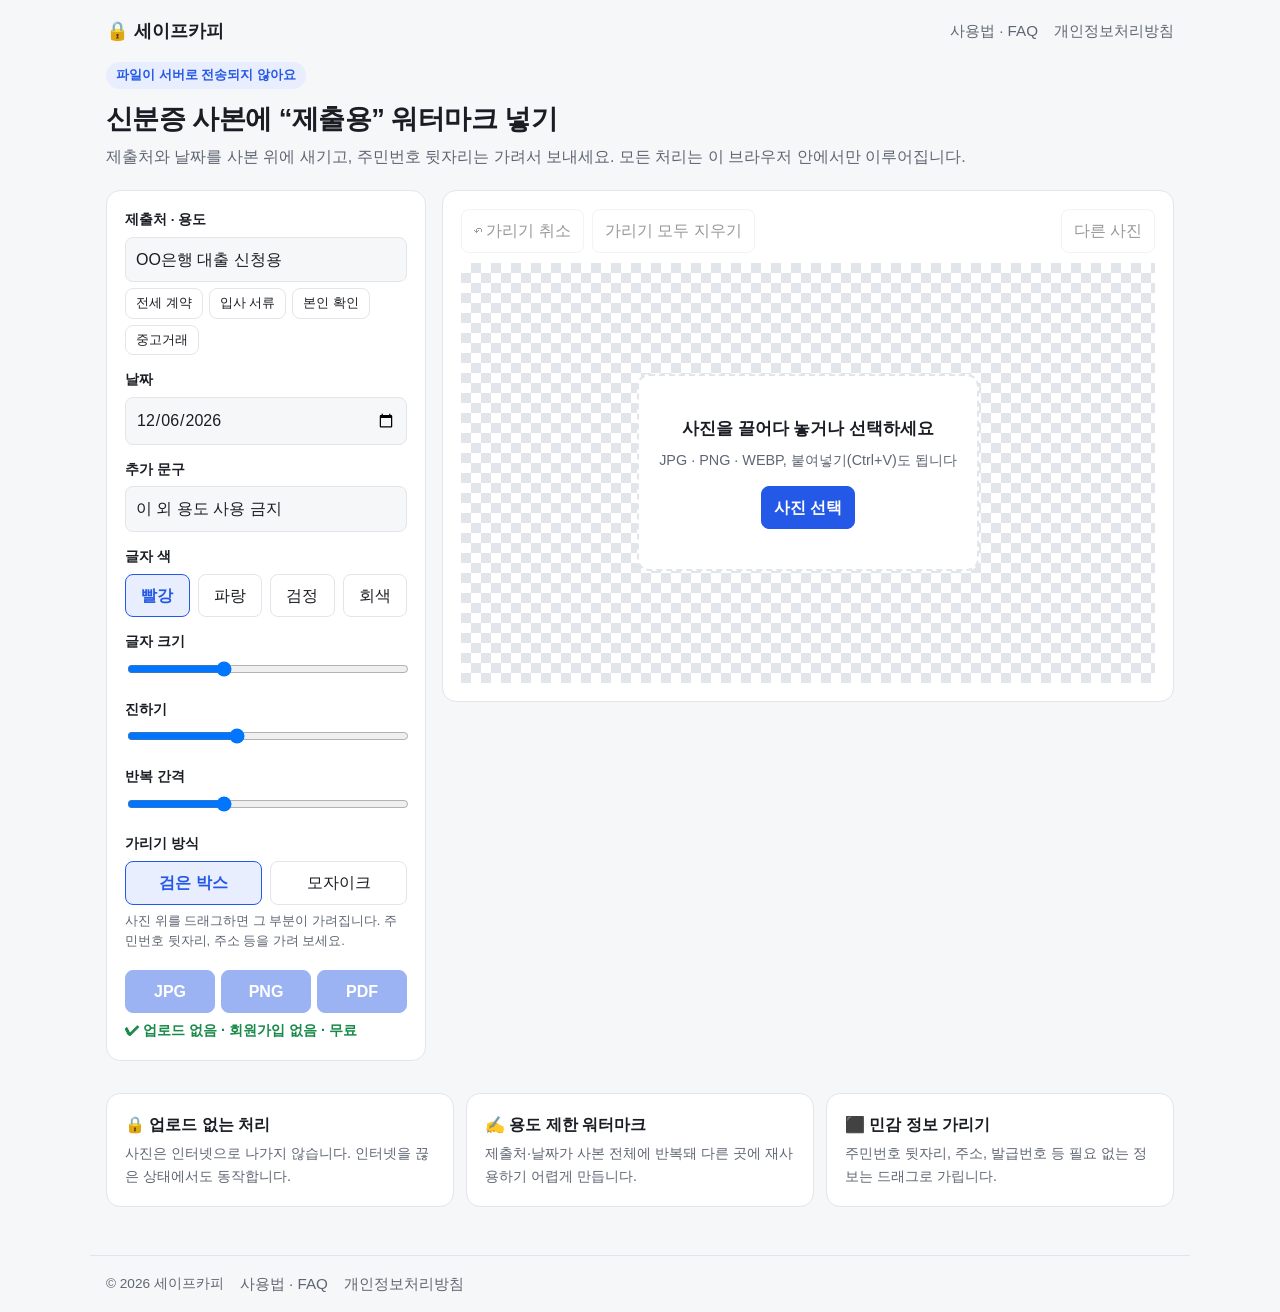
==== index.html @ b4bb6919 "세이프카피: 신분증 사본 워터마크·가리기 도구 초기 버전 Co-Authored-By: Claude Opus 5.5 <noreply@anthropic.com>" ====
<!doctype html>
<html lang="ko">
<head>
<meta charset="utf-8">
<meta name="viewport" content="width=device-width, initial-scale=1">
<title>신분증 사본 워터마크 · 주민번호 가리기 | 세이프카피</title>
<meta name="description" content="신분증·통장 사본에 '제출용' 워터마크를 넣고 주민번호 뒷자리를 가리세요. 파일이 서버로 전송되지 않고 내 기기에서만 처리됩니다. 무료·회원가입 없음.">
<link rel="canonical" href="https://safe-copy.vercel.app/">
<meta property="og:title" content="세이프카피 - 신분증 사본 워터마크 도구">
<meta property="og:description" content="업로드 없이 브라우저에서만 처리. 제출처·날짜 워터마크와 주민번호 가리기.">
<link rel="stylesheet" href="style.css">
<style>
  .tool { display: grid; grid-template-columns: 320px 1fr; gap: 16px; align-items: start; }
  .tool > * { min-width: 0; }
  @media (max-width: 820px) { .tool { grid-template-columns: 1fr; } }
  .panel label { display: block; font-size: .85rem; font-weight: 600; margin: 14px 0 6px; }
  .panel label:first-child { margin-top: 0; }
  .panel input[type=text], .panel input[type=date], .panel select {
    width: 100%; padding: 9px 10px; border: 1px solid var(--line); border-radius: 8px;
    background: var(--bg); color: var(--text); font: inherit;
  }
  .panel input[type=range] { width: 100%; }
  .row { display: flex; gap: 8px; }
  .row > * { flex: 1; }
  .chips { display: flex; flex-wrap: wrap; gap: 6px; }
  .chips button { font-size: .8rem; padding: 4px 10px; }
  button {
    font: inherit; border: 1px solid var(--line); background: var(--card); color: var(--text);
    border-radius: 8px; padding: 8px 12px; cursor: pointer;
  }
  button:hover { border-color: var(--accent); }
  button.primary { background: var(--accent); border-color: var(--accent); color: #fff; font-weight: 700; }
  button.on { background: var(--accent-soft); border-color: var(--accent); color: var(--accent); font-weight: 700; }
  button:disabled { opacity: .45; cursor: not-allowed; }
  .stage {
    position: relative; min-height: 420px; display: flex; align-items: center; justify-content: center;
    background: repeating-conic-gradient(var(--line) 0 25%, transparent 0 50%) 0 0 / 20px 20px;
  }
  .stage canvas { max-width: 100%; max-height: 75vh; display: none; touch-action: none; cursor: crosshair; box-shadow: 0 2px 12px rgba(0,0,0,.15); }
  .drop {
    text-align: center; padding: 40px 20px; border: 2px dashed var(--line); border-radius: 12px;
    background: var(--card); max-width: 420px;
  }
  .drop.over { border-color: var(--accent); background: var(--accent-soft); }
  .drop strong { display: block; font-size: 1.05rem; margin-bottom: 6px; }
  .drop p { color: var(--muted); margin: 0 0 14px; font-size: .9rem; }
  .hint { color: var(--muted); font-size: .8rem; margin: 6px 0 0; }
  .safe { color: var(--ok); font-weight: 600; font-size: .9rem; }
  .downloads { display: grid; grid-template-columns: repeat(3, 1fr); gap: 6px; margin-top: 18px; }
  .stage-bar { display: flex; gap: 8px; margin-bottom: 10px; flex-wrap: wrap; align-items: center; }
  .stage-bar .spacer { flex: 1; }
  .features { display: grid; grid-template-columns: repeat(auto-fit, minmax(220px, 1fr)); gap: 12px; margin-top: 32px; }
  .features h3 { margin: 0 0 4px; font-size: 1rem; }
  .features p { margin: 0; color: var(--muted); font-size: .9rem; }
</style>
</head>
<body>
<header class="site">
  <a class="logo" href="/">🔒 세이프카피</a>
  <nav><a href="guide.html">사용법 · FAQ</a><a href="privacy.html">개인정보처리방침</a></nav>
</header>

<main>
  <span class="badge">파일이 서버로 전송되지 않아요</span>
  <h1>신분증 사본에 “제출용” 워터마크 넣기</h1>
  <p class="lead">제출처와 날짜를 사본 위에 새기고, 주민번호 뒷자리는 가려서 보내세요. 모든 처리는 이 브라우저 안에서만 이루어집니다.</p>

  <div class="tool">
    <section class="card panel">
      <label for="purpose">제출처 · 용도</label>
      <input id="purpose" type="text" value="OO은행 대출 신청용">
      <div class="chips" style="margin-top:6px">
        <button type="button" data-purpose="전세 계약용">전세 계약</button>
        <button type="button" data-purpose="입사 서류 제출용">입사 서류</button>
        <button type="button" data-purpose="본인 확인용">본인 확인</button>
        <button type="button" data-purpose="중고거래 본인 인증용">중고거래</button>
      </div>

      <label for="date">날짜</label>
      <input id="date" type="date">

      <label for="extra">추가 문구</label>
      <input id="extra" type="text" value="이 외 용도 사용 금지">

      <label>글자 색</label>
      <div class="row">
        <button type="button" class="on" data-color="#d62828">빨강</button>
        <button type="button" data-color="#1f3fbf">파랑</button>
        <button type="button" data-color="#333333">검정</button>
        <button type="button" data-color="#888888">회색</button>
      </div>

      <label for="size">글자 크기</label>
      <input id="size" type="range" min="2" max="8" step="0.5" value="4">

      <label for="opacity">진하기</label>
      <input id="opacity" type="range" min="0.15" max="0.8" step="0.05" value="0.4">

      <label for="density">반복 간격</label>
      <input id="density" type="range" min="1.2" max="3" step="0.1" value="1.8">

      <label>가리기 방식</label>
      <div class="row">
        <button type="button" class="on" data-mask="black">검은 박스</button>
        <button type="button" data-mask="mosaic">모자이크</button>
      </div>
      <p class="hint">사진 위를 드래그하면 그 부분이 가려집니다. 주민번호 뒷자리, 주소 등을 가려 보세요.</p>

      <div class="downloads">
        <button type="button" class="primary" id="dlJpg" disabled>JPG</button>
        <button type="button" class="primary" id="dlPng" disabled>PNG</button>
        <button type="button" class="primary" id="dlPdf" disabled>PDF</button>
      </div>
      <p class="hint safe">✔ 업로드 없음 · 회원가입 없음 · 무료</p>
    </section>

    <section class="card">
      <div class="stage-bar">
        <button type="button" id="undo" disabled>↶ 가리기 취소</button>
        <button type="button" id="clearMasks" disabled>가리기 모두 지우기</button>
        <span class="spacer"></span>
        <button type="button" id="another" disabled>다른 사진</button>
      </div>
      <div class="stage" id="stage">
        <div class="drop" id="drop">
          <strong>사진을 끌어다 놓거나 선택하세요</strong>
          <p>JPG · PNG · WEBP, 붙여넣기(Ctrl+V)도 됩니다</p>
          <button type="button" class="primary" id="pick">사진 선택</button>
        </div>
        <canvas id="canvas" aria-label="미리보기"></canvas>
      </div>
      <input id="file" type="file" accept="image/*" hidden>
    </section>
  </div>

  <div class="features">
    <div class="card"><h3>🔒 업로드 없는 처리</h3><p>사진은 인터넷으로 나가지 않습니다. 인터넷을 끊은 상태에서도 동작합니다.</p></div>
    <div class="card"><h3>✍️ 용도 제한 워터마크</h3><p>제출처·날짜가 사본 전체에 반복돼 다른 곳에 재사용하기 어렵게 만듭니다.</p></div>
    <div class="card"><h3>⬛ 민감 정보 가리기</h3><p>주민번호 뒷자리, 주소, 발급번호 등 필요 없는 정보는 드래그로 가립니다.</p></div>
  </div>
</main>

<footer class="site">
  <span>© 2026 세이프카피</span>
  <a href="guide.html">사용법 · FAQ</a>
  <a href="privacy.html">개인정보처리방침</a>
</footer>

<script src="app.js"></script>
</body>
</html>
---- style.css ----
:root {
  --bg: #f6f7f9;
  --card: #ffffff;
  --text: #1a1d23;
  --muted: #5f6673;
  --line: #e2e5ea;
  --accent: #2458e6;
  --accent-soft: #e8eefd;
  --ok: #1a8a4a;
}
@media (prefers-color-scheme: dark) {
  :root {
    --bg: #111317;
    --card: #1a1d23;
    --text: #e8eaee;
    --muted: #9aa1ad;
    --line: #2c3038;
    --accent: #6b8ff5;
    --accent-soft: #1f2940;
    --ok: #4cc57f;
  }
}
* { box-sizing: border-box; }
body {
  margin: 0;
  background: var(--bg);
  color: var(--text);
  font-family: "Pretendard", -apple-system, "Apple SD Gothic Neo", "Malgun Gothic", sans-serif;
  line-height: 1.6;
}
a { color: var(--accent); }
header.site, footer.site {
  max-width: 1100px;
  margin: 0 auto;
  padding: 16px;
  display: flex;
  gap: 16px;
  align-items: center;
  flex-wrap: wrap;
}
header.site .logo { font-weight: 800; font-size: 1.15rem; color: var(--text); text-decoration: none; margin-right: auto; }
header.site nav a, footer.site a { color: var(--muted); text-decoration: none; font-size: .95rem; }
header.site nav { display: flex; gap: 16px; }
footer.site { color: var(--muted); font-size: .85rem; border-top: 1px solid var(--line); margin-top: 48px; }
main { max-width: 1100px; margin: 0 auto; padding: 0 16px; }
h1 { font-size: 1.7rem; margin: 8px 0 4px; letter-spacing: -0.02em; }
.lead { color: var(--muted); margin: 0 0 20px; }
.badge {
  display: inline-block; background: var(--accent-soft); color: var(--accent);
  font-size: .8rem; font-weight: 700; padding: 3px 10px; border-radius: 999px;
}
.card { background: var(--card); border: 1px solid var(--line); border-radius: 14px; padding: 18px; }
.prose { max-width: 760px; }
.prose h2 { margin-top: 36px; font-size: 1.25rem; }
.prose h3 { font-size: 1.05rem; margin-bottom: 4px; }
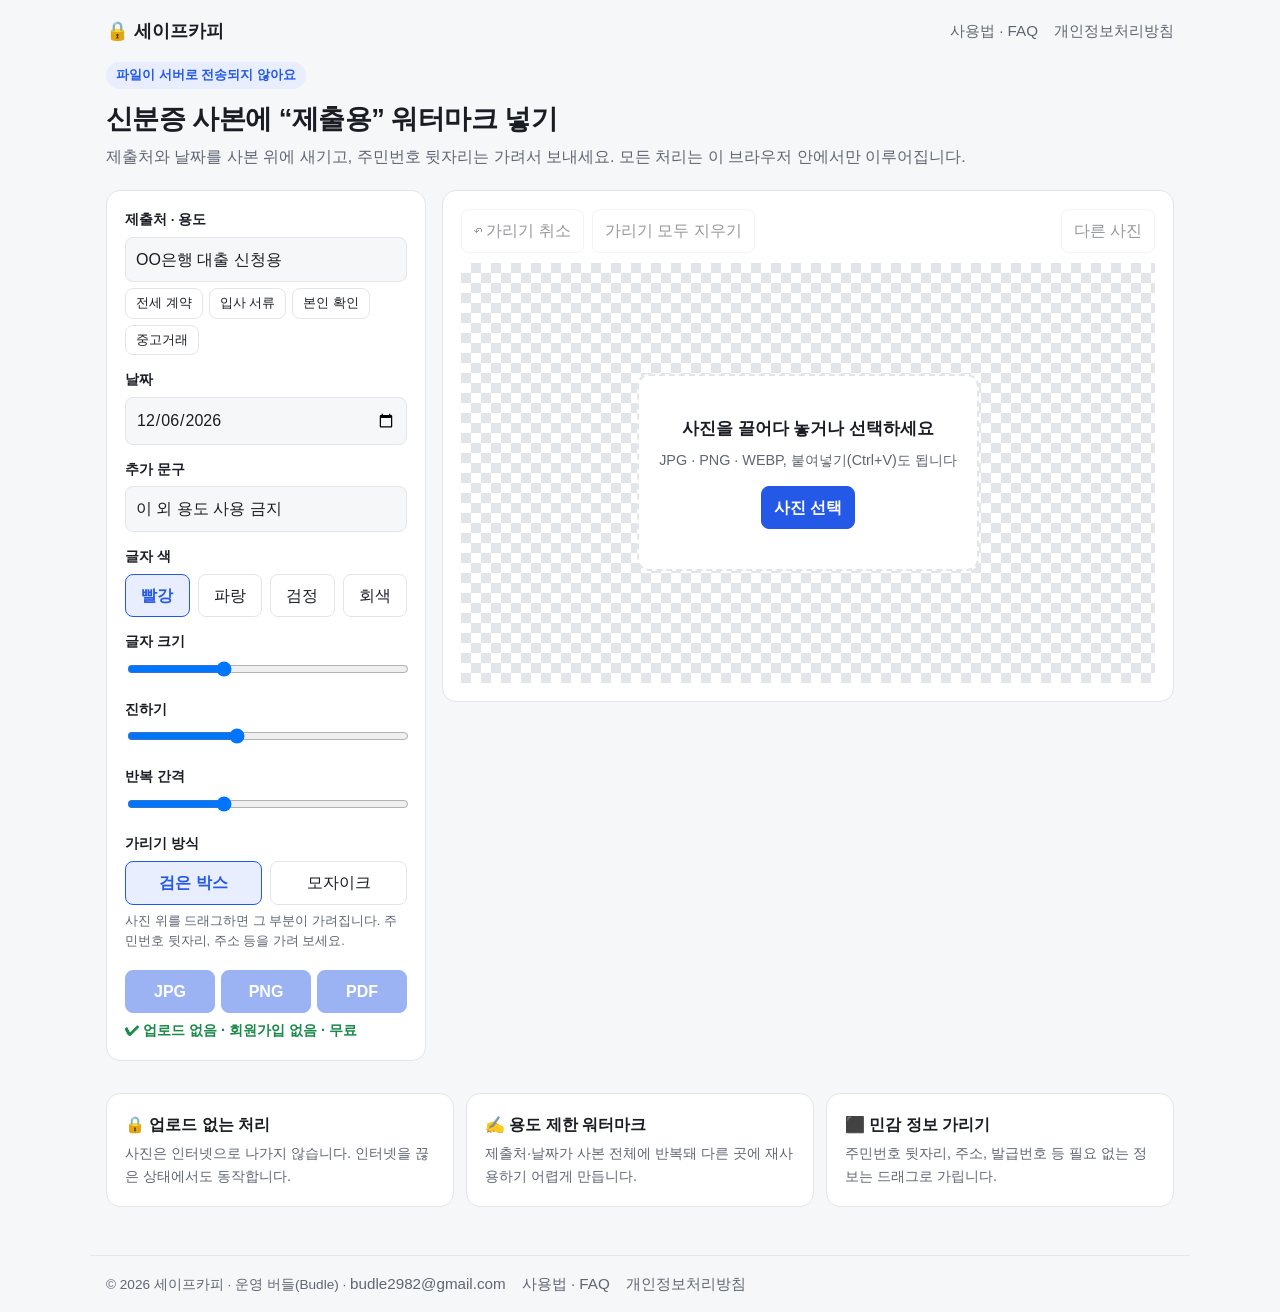
==== commit 8511ae5a: "운영자(버들)·문의 이메일 추가 Co-Authored-By: Claude Opus 5.5 <noreply@anthropic.com>" ====
--- a/index.html
+++ b/index.html
@@ -5,7 +5,8 @@
 <meta name="viewport" content="width=device-width, initial-scale=1">
 <title>신분증 사본 워터마크 · 주민번호 가리기 | 세이프카피</title>
 <meta name="description" content="신분증·통장 사본에 '제출용' 워터마크를 넣고 주민번호 뒷자리를 가리세요. 파일이 서버로 전송되지 않고 내 기기에서만 처리됩니다. 무료·회원가입 없음.">
-<link rel="canonical" href="https://safe-copy.vercel.app/">
+<link rel="canonical" href="https://bbdddd0706.github.io/safe-copy/">
+<meta name="google-site-verification" content="MvUY2g0-M_AKfOrNFpUJFnytvL8OPrw4plyCOSH2vSU">
 <meta property="og:title" content="세이프카피 - 신분증 사본 워터마크 도구">
 <meta property="og:description" content="업로드 없이 브라우저에서만 처리. 제출처·날짜 워터마크와 주민번호 가리기.">
 <link rel="stylesheet" href="style.css">
@@ -56,7 +57,7 @@
 </head>
 <body>
 <header class="site">
-  <a class="logo" href="/">🔒 세이프카피</a>
+  <a class="logo" href="./">🔒 세이프카피</a>
   <nav><a href="guide.html">사용법 · FAQ</a><a href="privacy.html">개인정보처리방침</a></nav>
 </header>
 
@@ -141,7 +142,7 @@
 </main>
 
 <footer class="site">
-  <span>© 2026 세이프카피</span>
+  <span>© 2026 세이프카피 · 운영 버들(Budle) · <a href="mailto:budle2982@gmail.com">budle2982@gmail.com</a></span>
   <a href="guide.html">사용법 · FAQ</a>
   <a href="privacy.html">개인정보처리방침</a>
 </footer>
